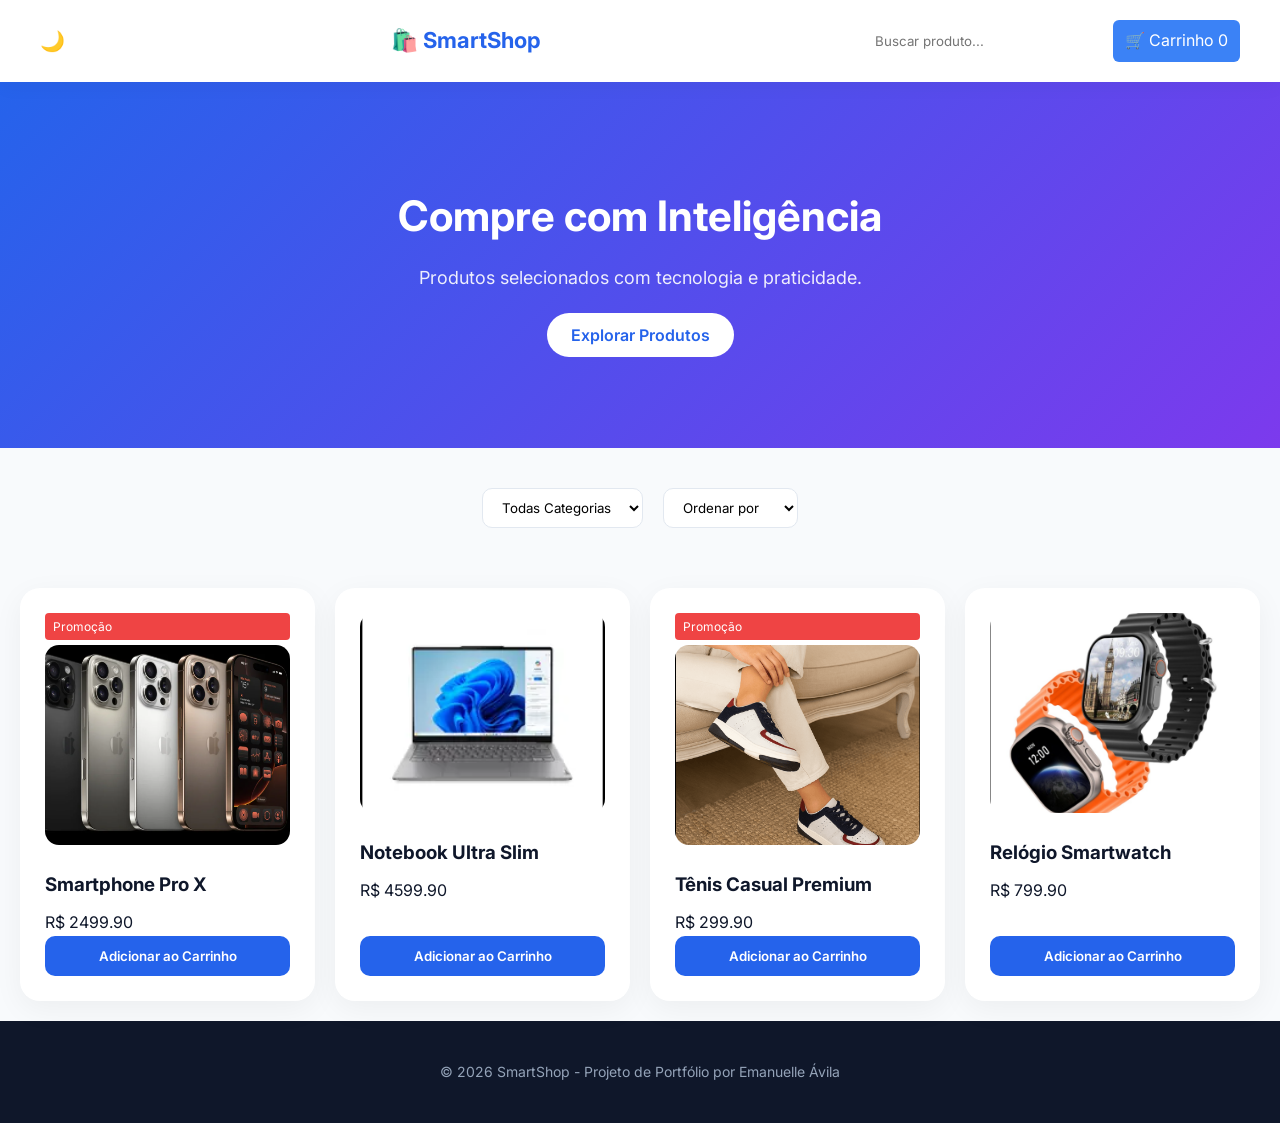
==== index.html @ a8b0eb36 "Fix estrutural: products.js + hero duplicada + admin metrics" ====
<!doctype html>
<html lang="pt-BR">
  <head>
    <meta charset="UTF-8" />
    <meta name="viewport" content="width=device-width, initial-scale=1.0" />
    <title>SmartShop | Sua Loja Inteligente</title>
    <link rel="stylesheet" href="style.css" />
    <script defer src="products.js"></script>
    <script defer src="cart.js"></script>

    <link rel="icon" href="images/favicon.png" />
    <link
      href="https://fonts.googleapis.com/css2?family=Inter:wght@400;600;700&display=swap"
      rel="stylesheet"
    />
  </head>

  <body>
    <!-- HEADER -->
    <header class="header">
      <button id="themeToggle" class="theme-btn">🌙</button>
      <h1>🛍️ SmartShop</h1>

      <div class="search-cart">
        <input type="text" id="searchInput" placeholder="Buscar produto..." />
        <a href="cart.html" class="cart-btn">
          🛒 Carrinho <span id="cartCount">0</span>
        </a>
      </div>

      <div class="menu-toggle" id="menuToggle">☰</div>
    </header>

    <section class="hero">
      <div class="hero-content">
        <h2>Compre com Inteligência</h2>
        <p>Produtos selecionados com tecnologia e praticidade.</p>
        <a href="#productsContainer" class="hero-btn">Explorar Produtos</a>
      </div>
    </section>

    <!-- FILTROS -->
    <section class="filters">
      <select id="categoryFilter">
        <option value="all">Todas Categorias</option>
        <option value="eletronicos">Eletrônicos</option>
        <option value="moda">Moda</option>
        <option value="acessorios">Acessórios</option>
      </select>

      <select id="sortFilter">
        <option value="default">Ordenar por</option>
        <option value="price-asc">Menor Preço</option>
        <option value="price-desc">Maior Preço</option>
      </select>
    </section>

    <!-- PRODUTOS -->
    <main class="products-container" id="productsContainer">
      <!-- Produtos serão inseridos via JavaScript -->
    </main>

    <!-- FOOTER -->
    <footer class="footer">
      <p>© 2026 SmartShop - Projeto de Portfólio por Emanuelle Ávila</p>
    </footer>
  </body>
</html>
---- style.css ----
* {
  margin: 0;
  padding: 0;
  box-sizing: border-box;
  font-family: "Inter", sans-serif;
}

body {
  background-color: #f8fafc;
  color: #0f172a;
  line-height: 1.6;
}

/* HEADER */

.header {
  background: white;
  color: #0f172a;
  padding: 20px 40px;
  display: flex;
  justify-content: space-between;
  align-items: center;
  box-shadow: 0 4px 20px rgba(0, 0, 0, 0.04);
  position: sticky;
  top: 0;
  z-index: 100;
}

.header h1 {
  font-size: 22px;
  font-weight: 700;
  color: #2563eb;
}

.search-cart {
  display: flex;
  gap: 15px;
}

.search-cart input {
  padding: 8px;
  border-radius: 6px;
  border: none;
}

.cart-btn {
  background: #3b82f6;
  color: white;
  padding: 8px 12px;
  border-radius: 6px;
  text-decoration: none;
}

/* FILTROS */
.filters {
  padding: 40px 20px;
  display: flex;
  gap: 20px;
  justify-content: center;
}

.filters select {
  padding: 10px 15px;
  border-radius: 10px;
  border: 1px solid #e2e8f0;
  background: white;
}

/* PRODUTOS */
.products-container {
  display: grid;
  grid-template-columns: repeat(auto-fit, minmax(250px, 1fr));
  gap: 20px;
  padding: 20px;
}

.product-card {
  background: white;
  padding: 25px;
  border-radius: 20px;
  box-shadow: 0 8px 30px rgba(0, 0, 0, 0.05);
  text-align: left;
  transition: all 0.3s ease;
  display: flex;
  flex-direction: column;
}

.product-card:hover {
  transform: translateY(-10px);
  box-shadow: 0 15px 40px rgba(0, 0, 0, 0.08);
}

.product-card img {
  width: 100%;
  height: 200px;
  object-fit: cover;
  border-radius: 14px;
  margin-bottom: 15px;
}

.product-card h3 {
  margin: 10px 0;
}

.product-card button {
  margin-top: auto;
  background: #2563eb;
  color: white;
  border: none;
  padding: 12px;
  border-radius: 10px;
  font-weight: 600;
  cursor: pointer;
  transition: all 0.3s ease;
}

.product-card button:hover {
  background: #1d4ed8;
  transform: scale(1.03);
}

.footer {
  background: #0f172a;
  color: #94a3b8;
  padding: 40px;
  text-align: center;
  font-size: 14px;
}

.badge {
  background: #ef4444;
  color: white;
  padding: 4px 8px;
  border-radius: 4px;
  font-size: 12px;
  display: inline-block;
  margin-bottom: 5px;
}

.cart-container {
  padding: 40px;
  max-width: 900px;
  margin: auto;
}

.cart-item {
  display: flex;
  justify-content: space-between;
  align-items: center;
  background: white;
  padding: 15px;
  margin-bottom: 15px;
  border-radius: 8px;
}

.cart-item img {
  width: 80px;
  border-radius: 6px;
}

.cart-summary {
  margin-top: 30px;
  background: white;
  padding: 20px;
  border-radius: 8px;
}

.checkout-btn {
  margin-top: 15px;
  width: 100%;
  padding: 10px;
  background: #10b981;
  color: white;
  border: none;
  border-radius: 6px;
  cursor: pointer;
}

.admin-container {
  padding: 40px;
  max-width: 1100px;
  margin: auto;
}

.kpi-cards {
  display: flex;
  gap: 20px;
  margin-bottom: 40px;
}

.kpi {
  flex: 1;
  background: white;
  padding: 20px;
  border-radius: 10px;
  text-align: center;
  box-shadow: 0 4px 10px rgba(0, 0, 0, 0.05);
}

.kpi h3 {
  margin-bottom: 10px;
}

.chart-container {
  background: white;
  padding: 20px;
  border-radius: 10px;
}

button {
  transition: all 0.3s ease;
}

button:hover {
  transform: translateY(-2px);
  opacity: 0.9;
}

.hero {
  background: linear-gradient(135deg, #2563eb, #7c3aed);
  padding: 100px 20px;
  text-align: center;
  color: white;
}

.hero h2 {
  font-size: 42px;
  margin-bottom: 15px;
}

.hero p {
  font-size: 18px;
  margin-bottom: 30px;
  opacity: 0.9;
}

.hero-btn {
  background: white;
  color: #2563eb;
  padding: 12px 24px;
  border-radius: 30px;
  text-decoration: none;
  font-weight: 600;
  transition: 0.3s;
}

.hero-btn:hover {
  transform: translateY(-3px);
}

@media (max-width: 768px) {
  .hero h2 {
    font-size: 28px;
  }

  .header {
    flex-direction: column;
    gap: 15px;
  }

  .products-container {
    grid-template-columns: 1fr;
  }
}

.fade-in {
  opacity: 0;
  transform: translateY(20px);
  animation: fadeUp 0.6s ease forwards;
}

@keyframes fadeUp {
  to {
    opacity: 1;
    transform: translateY(0);
  }
}

.theme-btn {
  background: none;
  border: none;
  font-size: 20px;
  cursor: pointer;
}

.dark {
  background: #0f172a;
  color: white;
}

.dark .header {
  background: #111827;
  color: white;
}

.dark .product-card {
  background: #1e293b;
  color: white;
}

.menu-toggle {
  display: none;
  font-size: 24px;
  cursor: pointer;
}

@media (max-width: 768px) {
  .menu-toggle {
    display: block;
  }

  .search-cart {
    display: none;
    flex-direction: column;
  }

  .search-cart.active {
    display: flex;
  }
}
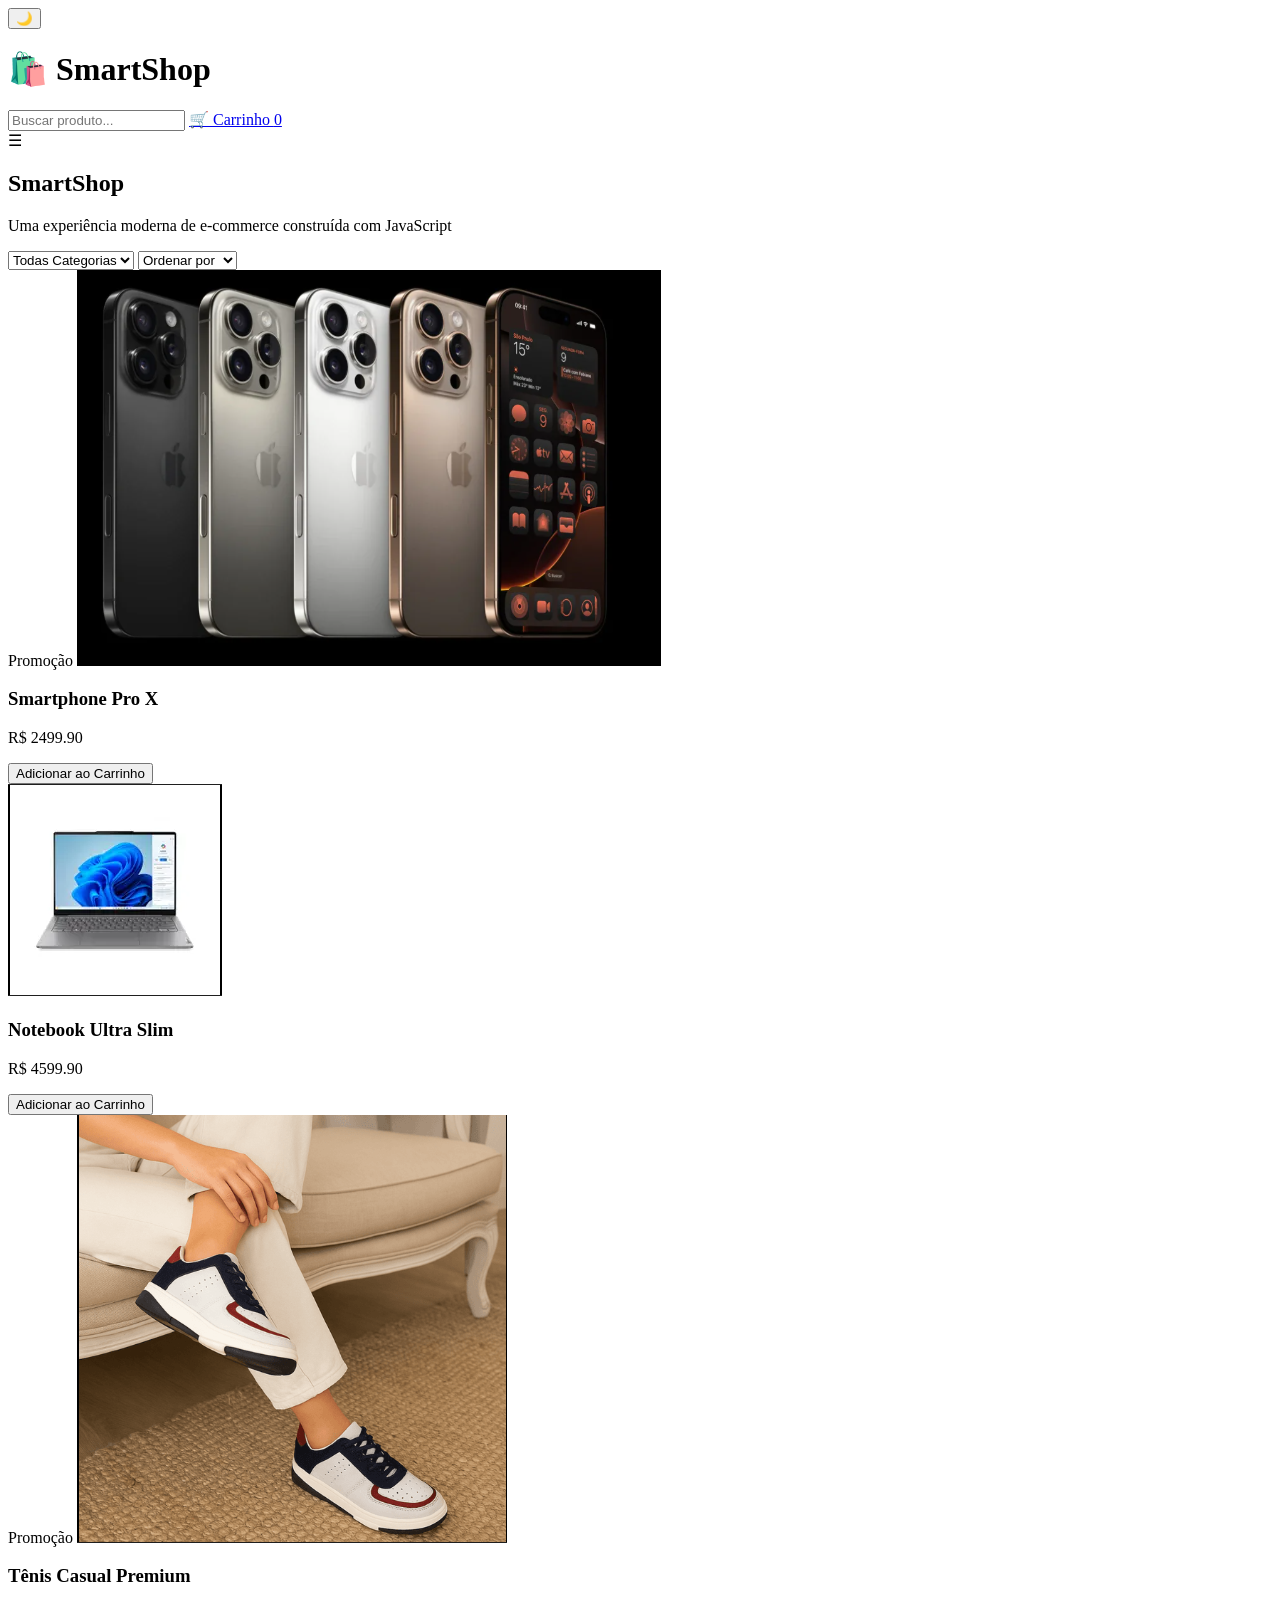
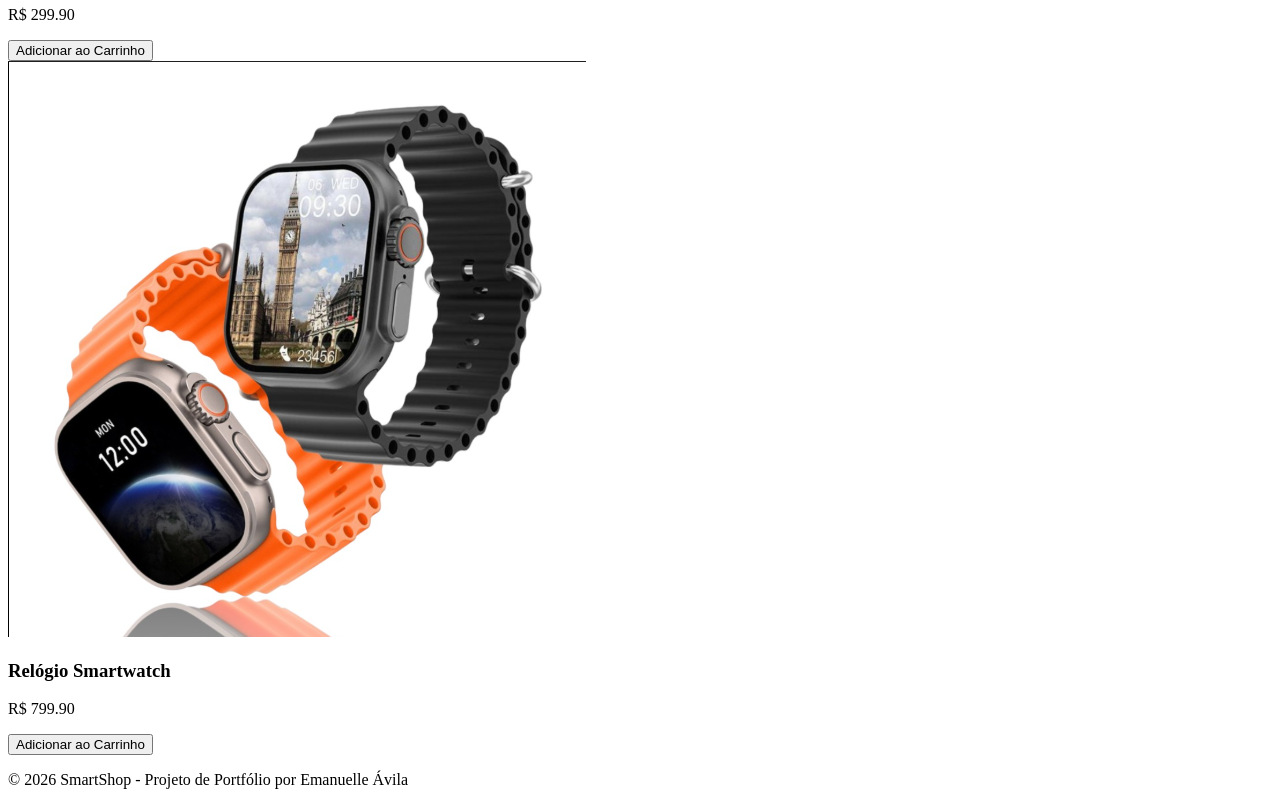
==== commit f8ca1616: "Upgrade SmartShop 2.0 - layout premium e melhorias visuais" ====
--- a/index.html
+++ b/index.html
@@ -32,11 +32,9 @@
     </header>
 
     <section class="hero">
-      <div class="hero-content">
-        <h2>Compre com Inteligência</h2>
-        <p>Produtos selecionados com tecnologia e praticidade.</p>
-        <a href="#productsContainer" class="hero-btn">Explorar Produtos</a>
-      </div>
+      <h2>SmartShop</h2>
+
+      <p>Uma experiência moderna de e-commerce construída com JavaScript</p>
     </section>
 
     <!-- FILTROS -->
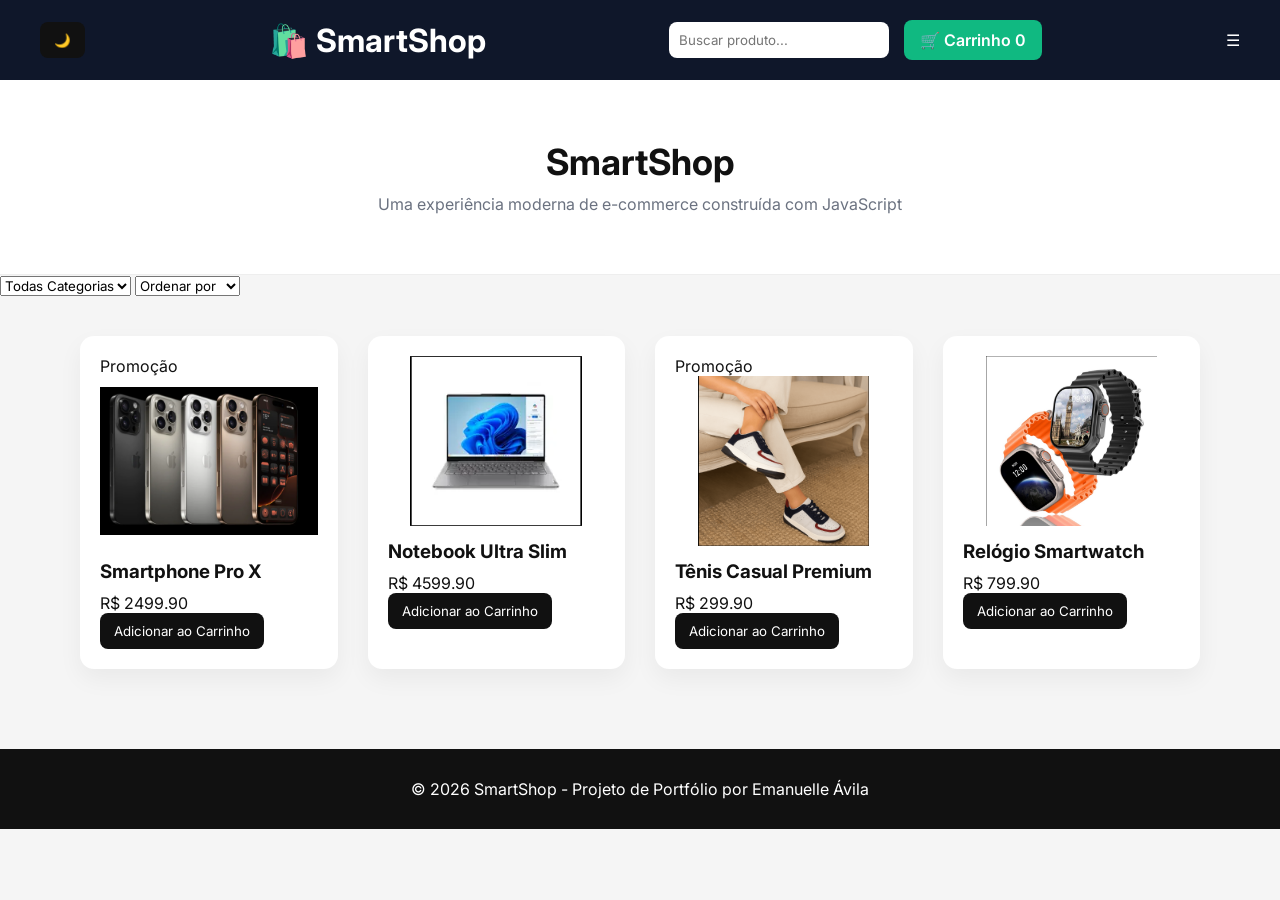
==== commit a144bc26: "Fix caminhos CSS e JS" ====
--- a/index.html
+++ b/index.html
@@ -4,9 +4,9 @@
     <meta charset="UTF-8" />
     <meta name="viewport" content="width=device-width, initial-scale=1.0" />
     <title>SmartShop | Sua Loja Inteligente</title>
-    <link rel="stylesheet" href="style.css" />
-    <script defer src="products.js"></script>
-    <script defer src="cart.js"></script>
+    <link rel="stylesheet" href="css/style.css" />
+    <script defer src="js/products.js"></script>
+    <script defer src="js/cart.js"></script>
 
     <link rel="icon" href="images/favicon.png" />
     <link
--- a/css/style.css
+++ b/css/style.css
@@ -0,0 +1,242 @@
+* {
+  margin: 0;
+  padding: 0;
+  box-sizing: border-box;
+  font-family: "Inter", sans-serif;
+}
+
+body {
+  background: #f5f5f5;
+  color: #111;
+}
+
+/* HEADER */
+
+.header {
+  display: flex;
+  justify-content: space-between;
+  align-items: center;
+
+  padding: 20px 40px;
+
+  background: #0f172a;
+  color: white;
+}
+
+.logo {
+  font-size: 22px;
+  font-weight: 700;
+}
+
+.search-cart {
+  display: flex;
+  gap: 15px;
+  align-items: center;
+}
+
+.search-cart input {
+  padding: 10px;
+  border-radius: 8px;
+  border: none;
+  width: 220px;
+}
+
+.cart-btn {
+  background: #10b981;
+  color: white;
+  padding: 10px 16px;
+  border-radius: 8px;
+  text-decoration: none;
+  font-weight: 600;
+  transition: 0.2s;
+}
+
+.cart-btn:hover {
+  opacity: 0.9;
+}
+
+/* HERO */
+
+.hero {
+  padding: 60px 40px;
+  text-align: center;
+  background: white;
+  border-bottom: 1px solid #eee;
+}
+
+.hero h2 {
+  font-size: 36px;
+  margin-bottom: 10px;
+}
+
+.hero p {
+  color: #6b7280;
+}
+
+/* PRODUTOS */
+
+.products-container {
+  display: grid;
+  grid-template-columns: repeat(auto-fit, minmax(240px, 1fr));
+  gap: 30px;
+
+  padding: 40px;
+  max-width: 1200px;
+  margin: auto;
+}
+
+.product-card {
+  background: white;
+
+  padding: 20px;
+  border-radius: 14px;
+
+  box-shadow: 0 10px 25px rgba(0, 0, 0, 0.05);
+
+  transition: 0.25s;
+}
+
+.product-card:hover {
+  transform: translateY(-6px);
+  box-shadow: 0 20px 35px rgba(0, 0, 0, 0.1);
+}
+
+.product-card img {
+  width: 100%;
+  height: 170px;
+  object-fit: contain;
+}
+
+.product-card h3 {
+  margin: 10px 0;
+}
+
+.price {
+  font-weight: 700;
+  margin-bottom: 10px;
+}
+
+button {
+  background: #111;
+  color: white;
+  border: none;
+  padding: 10px 14px;
+  border-radius: 8px;
+  cursor: pointer;
+}
+
+button:hover {
+  opacity: 0.85;
+}
+
+/* CART */
+
+.cart-container {
+  max-width: 900px;
+  margin: auto;
+  padding: 40px;
+}
+
+.cart-item {
+  display: flex;
+  justify-content: space-between;
+  align-items: center;
+
+  background: white;
+  padding: 15px;
+  border-radius: 10px;
+  margin-bottom: 15px;
+
+  box-shadow: 0 5px 15px rgba(0, 0, 0, 0.05);
+}
+
+.cart-item img {
+  width: 80px;
+}
+
+/* CHECKOUT */
+
+.checkout-container {
+  max-width: 600px;
+  margin: auto;
+
+  padding: 40px;
+  background: white;
+
+  border-radius: 14px;
+
+  box-shadow: 0 10px 25px rgba(0, 0, 0, 0.05);
+}
+
+.checkout-container input {
+  width: 100%;
+  padding: 12px;
+  margin-bottom: 15px;
+
+  border-radius: 8px;
+  border: 1px solid #ddd;
+}
+
+/* ADMIN */
+
+.admin-container {
+  padding: 40px;
+  max-width: 1100px;
+  margin: auto;
+}
+
+.kpi-cards {
+  display: grid;
+  grid-template-columns: repeat(auto-fit, minmax(200px, 1fr));
+  gap: 20px;
+  margin-bottom: 40px;
+}
+
+.kpi {
+  background: white;
+  padding: 20px;
+
+  border-radius: 12px;
+
+  box-shadow: 0 6px 20px rgba(0, 0, 0, 0.05);
+}
+
+.kpi h3 {
+  font-size: 14px;
+  color: #6b7280;
+}
+
+.kpi p {
+  font-size: 22px;
+  font-weight: 700;
+}
+
+.chart-container {
+  background: white;
+  padding: 20px;
+  border-radius: 12px;
+}
+
+/* FOOTER */
+
+.footer {
+  text-align: center;
+  padding: 30px;
+  margin-top: 40px;
+
+  background: #111;
+  color: white;
+}
+
+/* RESPONSIVO */
+
+@media (max-width: 768px) {
+  .header {
+    flex-direction: column;
+    gap: 10px;
+  }
+
+  .products-container {
+    padding: 20px;
+  }
+}
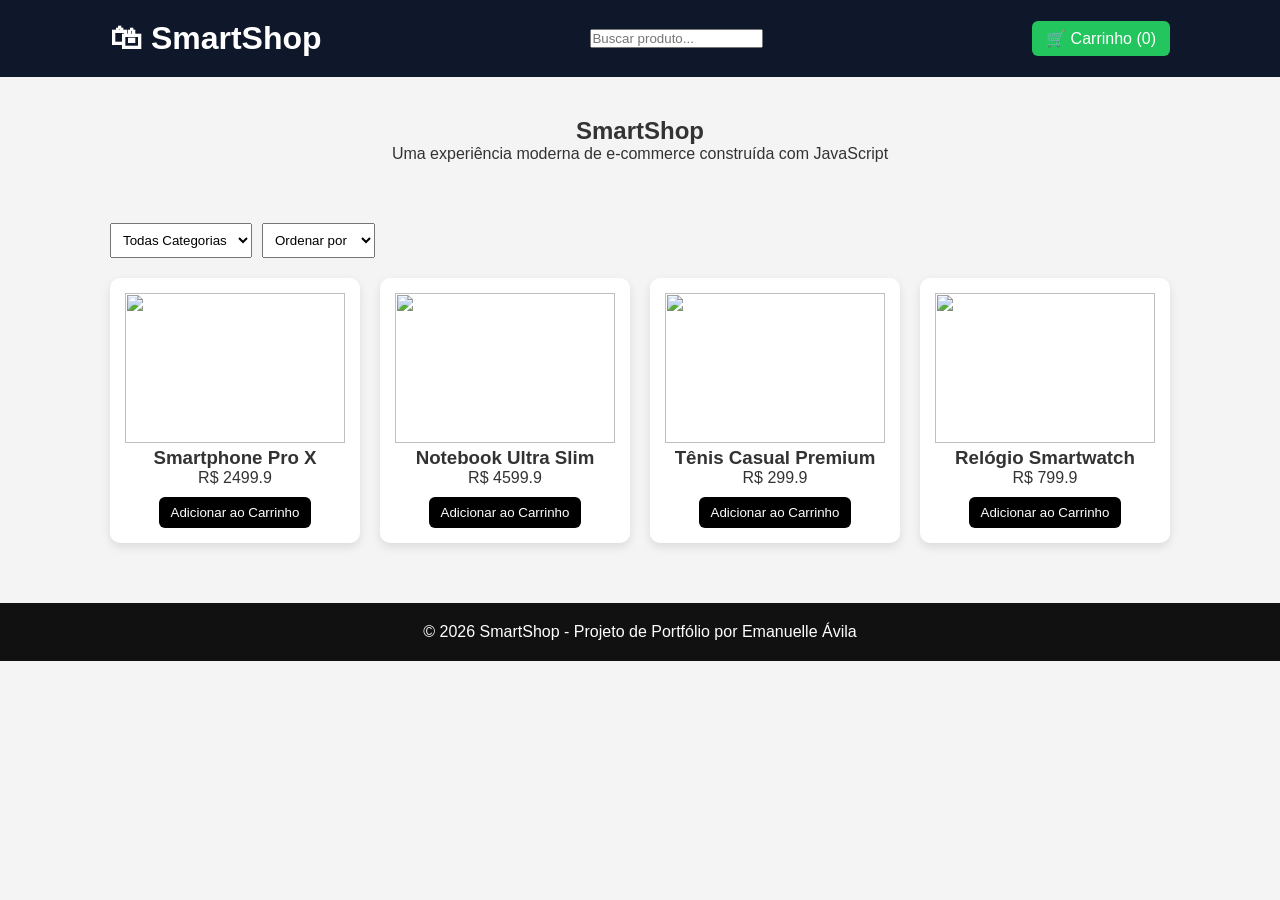
==== commit f362b8a3: "versão final smartshop portfolio" ====
--- a/index.html
+++ b/index.html
@@ -1,66 +1,53 @@
 <!doctype html>
-<html lang="pt-BR">
+<html lang="pt-br">
   <head>
     <meta charset="UTF-8" />
     <meta name="viewport" content="width=device-width, initial-scale=1.0" />
-    <title>SmartShop | Sua Loja Inteligente</title>
-    <link rel="stylesheet" href="css/style.css" />
-    <script defer src="js/products.js"></script>
-    <script defer src="js/cart.js"></script>
+    <title>SmartShop</title>
 
-    <link rel="icon" href="images/favicon.png" />
-    <link
-      href="https://fonts.googleapis.com/css2?family=Inter:wght@400;600;700&display=swap"
-      rel="stylesheet"
-    />
+    <link rel="stylesheet" href="css/styles.css" />
   </head>
 
   <body>
-    <!-- HEADER -->
-    <header class="header">
-      <button id="themeToggle" class="theme-btn">🌙</button>
-      <h1>🛍️ SmartShop</h1>
+    <header>
+      <div class="container header-content">
+        <h1>🛍 SmartShop</h1>
 
-      <div class="search-cart">
-        <input type="text" id="searchInput" placeholder="Buscar produto..." />
-        <a href="cart.html" class="cart-btn">
-          🛒 Carrinho <span id="cartCount">0</span>
+        <input type="text" id="search" placeholder="Buscar produto..." />
+
+        <a href="pages/cart.html" class="cart-btn">
+          🛒 Carrinho (<span id="cart-count">0</span>)
         </a>
       </div>
-
-      <div class="menu-toggle" id="menuToggle">☰</div>
     </header>
 
-    <section class="hero">
+    <section class="hero container">
       <h2>SmartShop</h2>
-
       <p>Uma experiência moderna de e-commerce construída com JavaScript</p>
     </section>
 
-    <!-- FILTROS -->
-    <section class="filters">
-      <select id="categoryFilter">
-        <option value="all">Todas Categorias</option>
-        <option value="eletronicos">Eletrônicos</option>
-        <option value="moda">Moda</option>
-        <option value="acessorios">Acessórios</option>
-      </select>
+    <section class="container">
+      <div class="filters">
+        <select id="categoryFilter">
+          <option value="all">Todas Categorias</option>
+          <option value="tecnologia">Tecnologia</option>
+          <option value="moda">Moda</option>
+        </select>
 
-      <select id="sortFilter">
-        <option value="default">Ordenar por</option>
-        <option value="price-asc">Menor Preço</option>
-        <option value="price-desc">Maior Preço</option>
-      </select>
+        <select id="sortFilter">
+          <option value="default">Ordenar por</option>
+          <option value="priceAsc">Menor preço</option>
+          <option value="priceDesc">Maior preço</option>
+        </select>
+      </div>
+
+      <div id="products" class="products-grid"></div>
     </section>
 
-    <!-- PRODUTOS -->
-    <main class="products-container" id="productsContainer">
-      <!-- Produtos serão inseridos via JavaScript -->
-    </main>
-
-    <!-- FOOTER -->
-    <footer class="footer">
+    <footer>
       <p>© 2026 SmartShop - Projeto de Portfólio por Emanuelle Ávila</p>
     </footer>
+
+    <script src="js/main.js"></script>
   </body>
 </html>
--- a/css/styles.css
+++ b/css/styles.css
@@ -0,0 +1,103 @@
+* {
+  margin: 0;
+  padding: 0;
+  box-sizing: border-box;
+  font-family: Arial;
+}
+
+body {
+  background: #f4f4f4;
+  color: #333;
+}
+
+.container {
+  max-width: 1100px;
+  margin: auto;
+  padding: 20px;
+}
+
+header {
+  background: #0f172a;
+  color: white;
+}
+
+.header-content {
+  display: flex;
+  align-items: center;
+  justify-content: space-between;
+}
+
+.cart-btn {
+  background: #22c55e;
+  padding: 8px 14px;
+  border-radius: 6px;
+  text-decoration: none;
+  color: white;
+}
+
+.hero {
+  text-align: center;
+  padding: 40px 0;
+}
+
+.filters {
+  display: flex;
+  gap: 10px;
+  margin-bottom: 20px;
+}
+
+.filters select {
+  padding: 8px;
+}
+
+.products-grid {
+  display: grid;
+  grid-template-columns: repeat(auto-fit, minmax(220px, 1fr));
+  gap: 20px;
+}
+
+.product-card {
+  background: white;
+  padding: 15px;
+  border-radius: 10px;
+  box-shadow: 0 4px 10px rgba(0, 0, 0, 0.1);
+  text-align: center;
+}
+
+.product-card img {
+  width: 100%;
+  height: 150px;
+  object-fit: contain;
+}
+
+.product-card button {
+  margin-top: 10px;
+  padding: 8px 12px;
+  border: none;
+  background: black;
+  color: white;
+  border-radius: 6px;
+  cursor: pointer;
+}
+
+.cart-item {
+  display: flex;
+  align-items: center;
+  justify-content: space-between;
+  background: white;
+  padding: 15px;
+  margin: 10px 0;
+  border-radius: 8px;
+}
+
+.cart-item img {
+  width: 80px;
+}
+
+footer {
+  margin-top: 40px;
+  background: #111;
+  color: white;
+  text-align: center;
+  padding: 20px;
+}
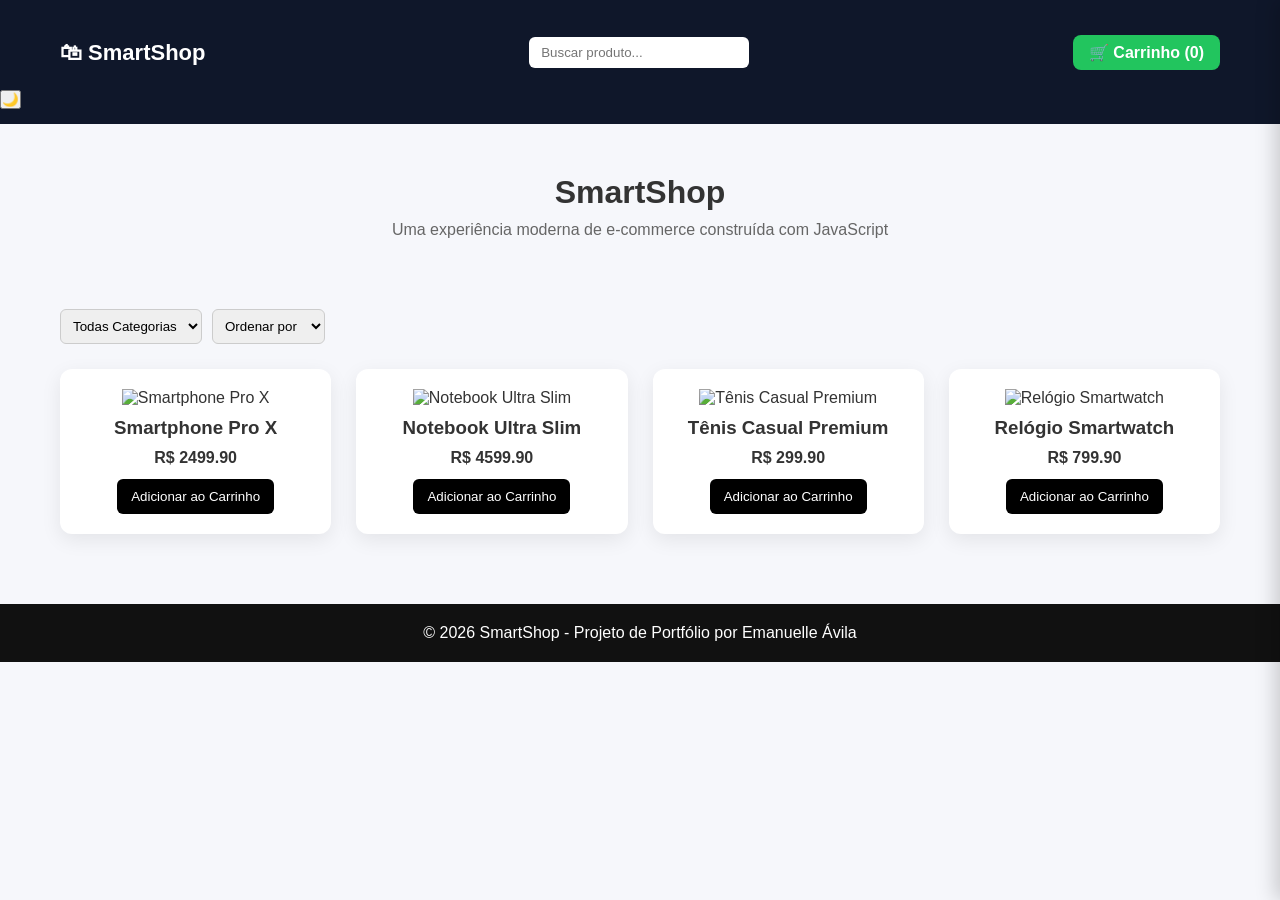
==== commit c4d4c2b6: "upgrade smartshop portfolio v2 com modal, dark mode, carrinho lateral e animações" ====
--- a/index.html
+++ b/index.html
@@ -3,6 +3,10 @@
   <head>
     <meta charset="UTF-8" />
     <meta name="viewport" content="width=device-width, initial-scale=1.0" />
+    <link
+      href="https://fonts.googleapis.com/css2?family=Inter:wght@400;600&display=swap"
+      rel="stylesheet"
+    />
     <title>SmartShop</title>
 
     <link rel="stylesheet" href="css/styles.css" />
@@ -19,6 +23,8 @@
           🛒 Carrinho (<span id="cart-count">0</span>)
         </a>
       </div>
+
+      <button id="darkToggle">🌙</button>
     </header>
 
     <section class="hero container">
@@ -49,5 +55,29 @@
     </footer>
 
     <script src="js/main.js"></script>
+
+    <div id="productModal" class="modal">
+      <div class="modal-content">
+        <span class="close">&times;</span>
+
+        <img id="modalImage" />
+
+        <h2 id="modalTitle"></h2>
+
+        <p id="modalPrice"></p>
+
+        <button id="modalAdd">Adicionar ao Carrinho</button>
+      </div>
+    </div>
+
+    <div id="sideCart" class="side-cart">
+      <h3>Seu Carrinho</h3>
+
+      <div id="sideCartItems"></div>
+
+      <button onclick="goToCart()">Finalizar Compra</button>
+
+      <div id="toast">Produto adicionado ao carrinho</div>
+    </div>
   </body>
 </html>
--- a/css/styles.css
+++ b/css/styles.css
@@ -2,23 +2,37 @@
   margin: 0;
   padding: 0;
   box-sizing: border-box;
-  font-family: Arial;
+  font-family: "Segoe UI", Arial, sans-serif;
 }
 
 body {
-  background: #f4f4f4;
+  background: #f6f7fb;
   color: #333;
-}
+  font-family: "Inter", sans-serif;
+}
+
+.hero h2 {
+  font-size: 36px;
+  font-weight: 600;
+}
+
+.product-card {
+  border-radius: 16px;
+}
+
+/* CONTAINER */
 
 .container {
-  max-width: 1100px;
+  max-width: 1200px;
   margin: auto;
   padding: 20px;
 }
+
+/* HEADER */
 
 header {
   background: #0f172a;
-  color: white;
+  padding: 15px 0;
 }
 
 .header-content {
@@ -27,77 +41,227 @@
   justify-content: space-between;
 }
 
+header h1 {
+  color: white;
+  font-size: 22px;
+}
+
+header input {
+  padding: 8px 12px;
+  border-radius: 6px;
+  border: none;
+  width: 220px;
+}
+
+/* BOTÃO CARRINHO */
+
 .cart-btn {
   background: #22c55e;
-  padding: 8px 14px;
-  border-radius: 6px;
+  padding: 8px 16px;
+  border-radius: 8px;
+  color: white;
   text-decoration: none;
-  color: white;
-}
+  font-weight: 600;
+}
+
+/* HERO */
 
 .hero {
   text-align: center;
-  padding: 40px 0;
-}
+  padding: 50px 0;
+}
+
+.hero h2 {
+  font-size: 32px;
+  margin-bottom: 10px;
+}
+
+.hero p {
+  color: #666;
+}
+
+/* FILTROS */
 
 .filters {
   display: flex;
   gap: 10px;
-  margin-bottom: 20px;
+  margin-bottom: 25px;
 }
 
 .filters select {
   padding: 8px;
-}
+  border-radius: 6px;
+  border: 1px solid #ccc;
+}
+
+/* GRID */
 
 .products-grid {
   display: grid;
-  grid-template-columns: repeat(auto-fit, minmax(220px, 1fr));
-  gap: 20px;
-}
+  grid-template-columns: repeat(auto-fit, minmax(240px, 1fr));
+  gap: 25px;
+}
+
+/* CARD */
 
 .product-card {
   background: white;
-  padding: 15px;
-  border-radius: 10px;
-  box-shadow: 0 4px 10px rgba(0, 0, 0, 0.1);
-  text-align: center;
+  border-radius: 12px;
+  padding: 20px;
+  box-shadow: 0 6px 20px rgba(0, 0, 0, 0.08);
+  text-align: center;
+  transition: 0.2s;
+}
+
+.product-card:hover {
+  transform: translateY(-5px);
 }
 
 .product-card img {
   width: 100%;
-  height: 150px;
+  height: 160px;
   object-fit: contain;
 }
 
+.product-card h3 {
+  margin: 10px 0;
+}
+
+.product-card p {
+  font-weight: 600;
+}
+
 .product-card button {
-  margin-top: 10px;
-  padding: 8px 12px;
+  margin-top: 12px;
+  padding: 10px 14px;
+  background: black;
+  color: white;
   border: none;
-  background: black;
-  color: white;
   border-radius: 6px;
   cursor: pointer;
 }
 
-.cart-item {
-  display: flex;
+/* FOOTER */
+
+footer {
+  margin-top: 50px;
+  background: #111;
+  color: white;
+  text-align: center;
+  padding: 20px;
+}
+
+.modal {
+  display: none;
+  position: fixed;
+  top: 0;
+  left: 0;
+  width: 100%;
+  height: 100%;
+  background: rgba(0, 0, 0, 0.5);
   align-items: center;
-  justify-content: space-between;
+  justify-content: center;
+}
+
+.modal-content {
   background: white;
-  padding: 15px;
-  margin: 10px 0;
+  padding: 30px;
+  border-radius: 12px;
+  width: 350px;
+  text-align: center;
+  animation: fadeIn 0.3s;
+}
+
+.modal-content img {
+  width: 200px;
+}
+
+.close {
+  position: absolute;
+  right: 20px;
+  top: 10px;
+  cursor: pointer;
+  font-size: 24px;
+}
+
+.product-card {
+  transition: all 0.25s ease;
+}
+
+.product-card:hover {
+  transform: translateY(-6px);
+  box-shadow: 0 10px 25px rgba(0, 0, 0, 0.15);
+}
+
+@keyframes fadeIn {
+  from {
+    opacity: 0;
+    transform: translateY(20px);
+  }
+
+  to {
+    opacity: 1;
+    transform: translateY(0);
+  }
+}
+
+.side-cart {
+  position: fixed;
+  right: -350px;
+  top: 0;
+  width: 350px;
+  height: 100%;
+  background: white;
+  box-shadow: -4px 0 20px rgba(0, 0, 0, 0.2);
+  padding: 20px;
+  transition: 0.3s;
+  z-index: 1000;
+}
+
+.side-cart.open {
+  right: 0;
+}
+
+#toast {
+  position: fixed;
+  bottom: 20px;
+  right: 20px;
+  background: #22c55e;
+  color: white;
+  padding: 12px 20px;
   border-radius: 8px;
-}
-
-.cart-item img {
-  width: 80px;
-}
-
-footer {
-  margin-top: 40px;
-  background: #111;
-  color: white;
-  text-align: center;
-  padding: 20px;
-}
+  opacity: 0;
+  transition: 0.3s;
+}
+
+#toast.show {
+  opacity: 1;
+}
+
+.dark {
+  background: #0f172a;
+  color: white;
+}
+
+.dark .product-card {
+  background: #1e293b;
+  color: white;
+}
+
+.skeleton {
+  background: linear-gradient(90deg, #eee 25%, #ddd 50%, #eee 75%);
+  background-size: 200% 100%;
+  animation: skeleton 1.5s infinite;
+  height: 220px;
+  border-radius: 10px;
+}
+
+@keyframes skeleton {
+  0% {
+    background-position: 200% 0;
+  }
+
+  100% {
+    background-position: -200% 0;
+  }
+}
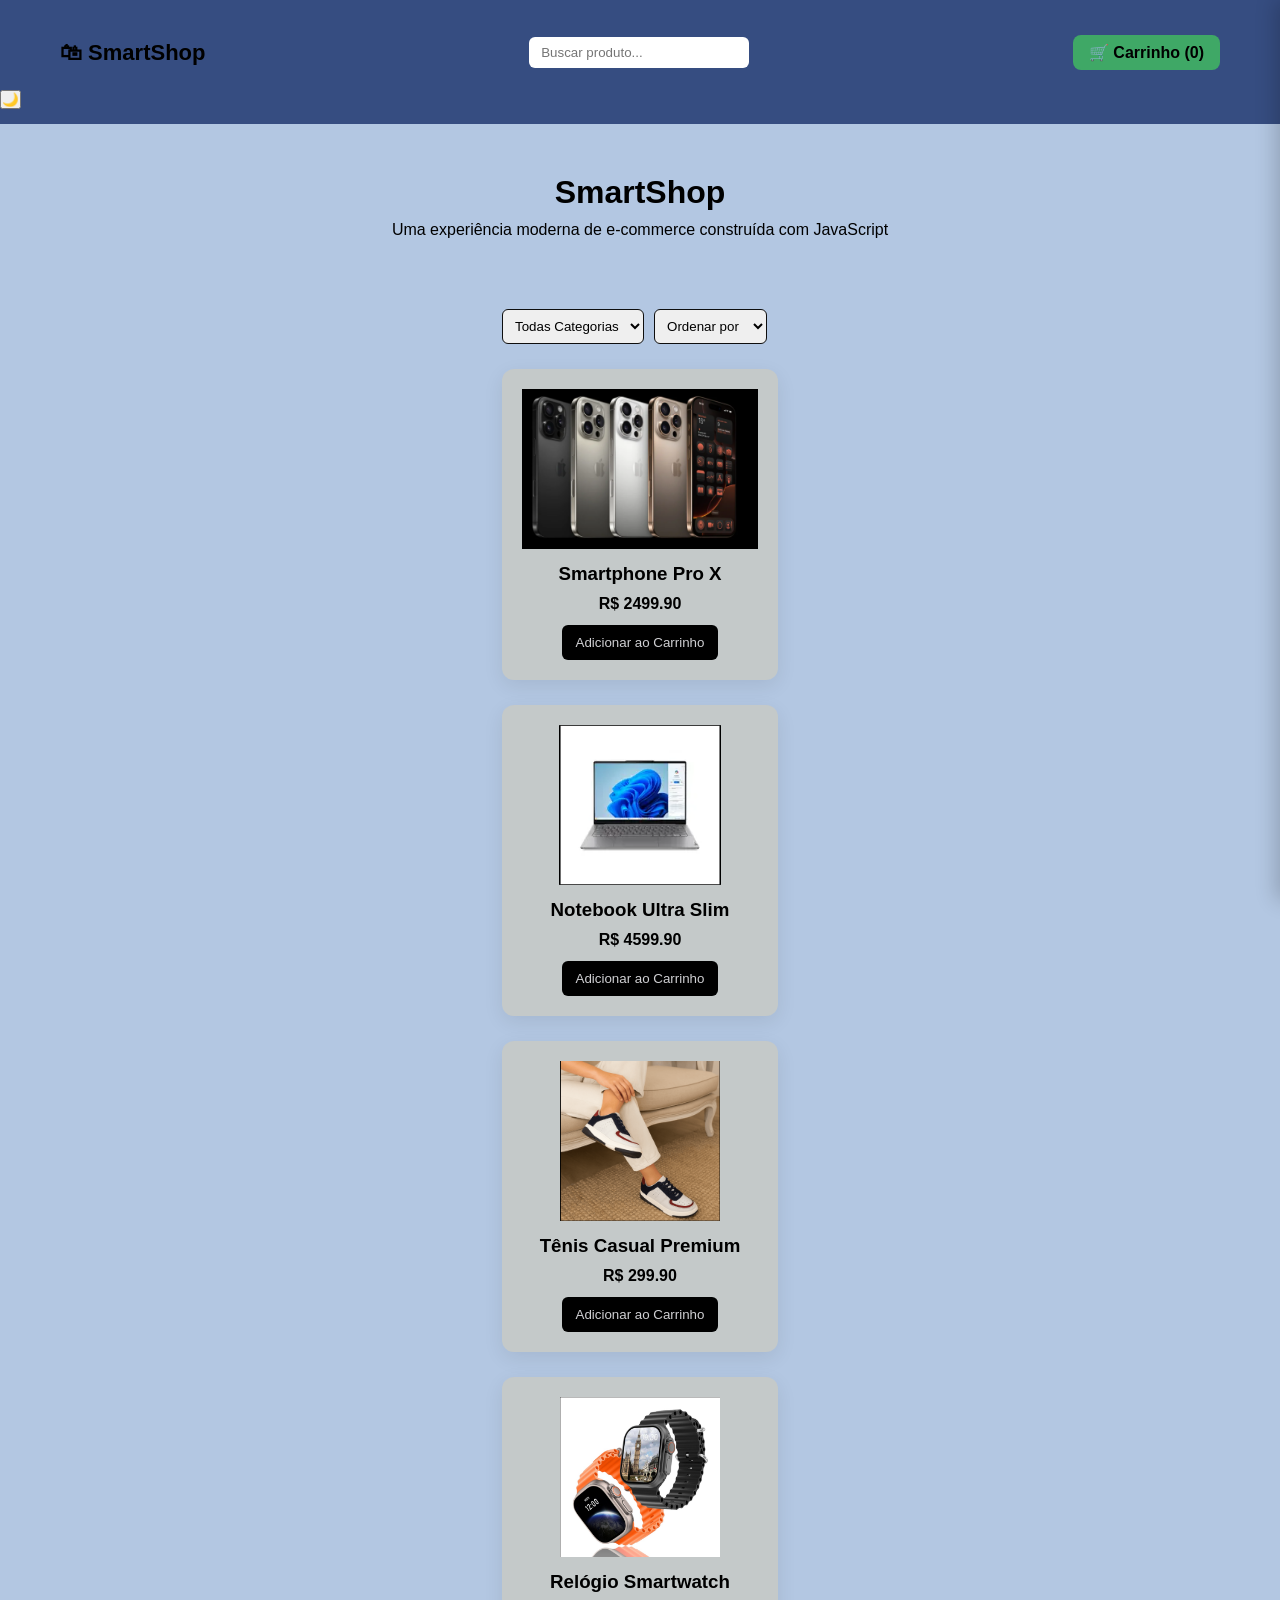
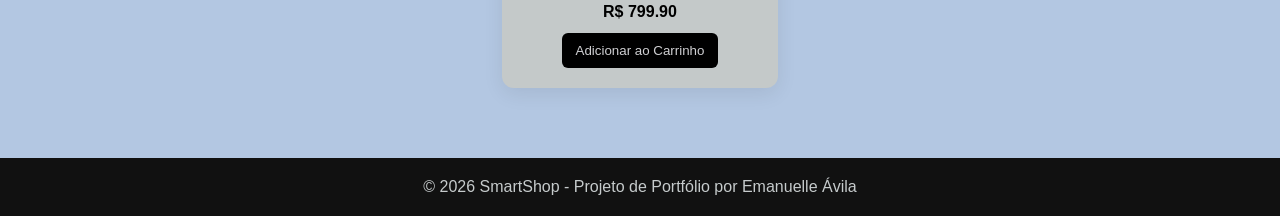
==== commit a8ad21a9: "fix products loading" ====
--- a/index.html
+++ b/index.html
@@ -27,6 +27,8 @@
       <button id="darkToggle">🌙</button>
     </header>
 
+    <main></main>
+
     <section class="hero container">
       <h2>SmartShop</h2>
       <p>Uma experiência moderna de e-commerce construída com JavaScript</p>
@@ -49,6 +51,8 @@
 
       <div id="products" class="products-grid"></div>
     </section>
+
+  </main>
 
     <footer>
       <p>© 2026 SmartShop - Projeto de Portfólio por Emanuelle Ávila</p>
--- a/css/styles.css
+++ b/css/styles.css
@@ -5,10 +5,23 @@
   font-family: "Segoe UI", Arial, sans-serif;
 }
 
+html,
 body {
-  background: #f6f7fb;
-  color: #333;
+  height: 100%;
+  margin: 0;
+}
+
+body {
+  background: rgb(179, 199, 226);
+  color: #000000;
   font-family: "Inter", sans-serif;
+  display: flex;
+  flex-direction: column;
+  min-height: 100vh;
+}
+
+main {
+flex: 1;
 }
 
 .hero h2 {
@@ -18,6 +31,7 @@
 
 .product-card {
   border-radius: 16px;
+  transition: all 0.25s ease;
 }
 
 /* CONTAINER */
@@ -31,7 +45,7 @@
 /* HEADER */
 
 header {
-  background: #0f172a;
+  background: #364d81;
   padding: 15px 0;
 }
 
@@ -42,7 +56,7 @@
 }
 
 header h1 {
-  color: white;
+  color: rgb(0, 0, 0);
   font-size: 22px;
 }
 
@@ -56,10 +70,10 @@
 /* BOTÃO CARRINHO */
 
 .cart-btn {
-  background: #22c55e;
+  background: #3fa866;
   padding: 8px 16px;
   border-radius: 8px;
-  color: white;
+  color: lch(0% 0 0);
   text-decoration: none;
   font-weight: 600;
 }
@@ -77,7 +91,7 @@
 }
 
 .hero p {
-  color: #666;
+  color: #000000;
 }
 
 /* FILTROS */
@@ -91,7 +105,7 @@
 .filters select {
   padding: 8px;
   border-radius: 6px;
-  border: 1px solid #ccc;
+  border: 1px solid #0e0e0e;
 }
 
 /* GRID */
@@ -105,16 +119,17 @@
 /* CARD */
 
 .product-card {
-  background: white;
+  background: rgb(196, 201, 201);
   border-radius: 12px;
   padding: 20px;
   box-shadow: 0 6px 20px rgba(0, 0, 0, 0.08);
   text-align: center;
-  transition: 0.2s;
+  transition: all 0.25s ease;
 }
 
 .product-card:hover {
-  transform: translateY(-5px);
+  transform: translateY(-6px);
+  box-shadow: 0 10px 30px rgba(0, 0, 0, 0.15);
 }
 
 .product-card img {
@@ -135,7 +150,7 @@
   margin-top: 12px;
   padding: 10px 14px;
   background: black;
-  color: white;
+  color: rgb(208, 208, 211);
   border: none;
   border-radius: 6px;
   cursor: pointer;
@@ -146,7 +161,7 @@
 footer {
   margin-top: 50px;
   background: #111;
-  color: white;
+  color: rgb(198, 203, 204);
   text-align: center;
   padding: 20px;
 }
@@ -164,7 +179,7 @@
 }
 
 .modal-content {
-  background: white;
+  background: rgb(176, 179, 190);
   padding: 30px;
   border-radius: 12px;
   width: 350px;
@@ -211,7 +226,7 @@
   top: 0;
   width: 350px;
   height: 100%;
-  background: white;
+  background: rgb(213, 213, 214);
   box-shadow: -4px 0 20px rgba(0, 0, 0, 0.2);
   padding: 20px;
   transition: 0.3s;
@@ -226,8 +241,8 @@
   position: fixed;
   bottom: 20px;
   right: 20px;
-  background: #22c55e;
-  color: white;
+  background: #46b66f;
+  color: rgb(0, 0, 0);
   padding: 12px 20px;
   border-radius: 8px;
   opacity: 0;
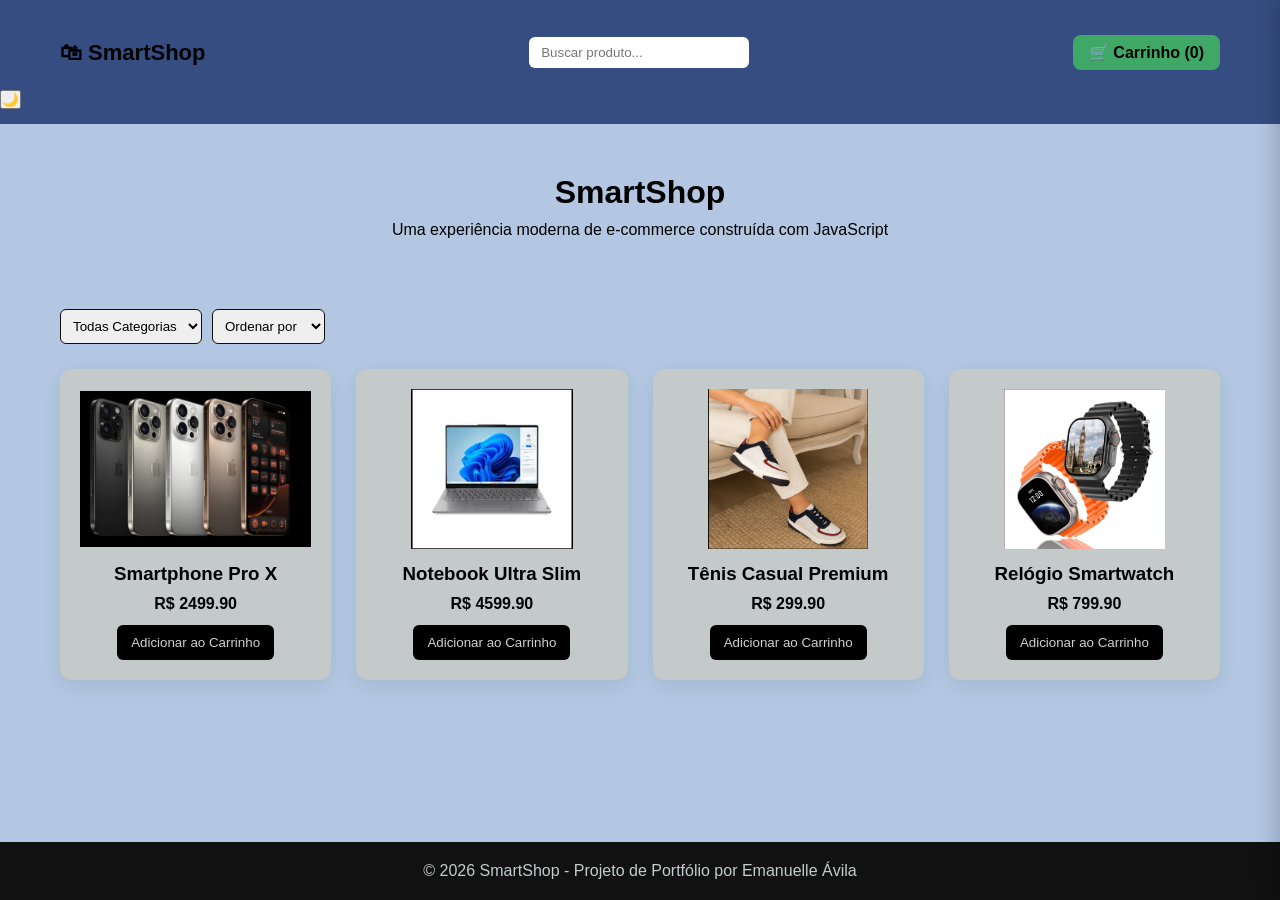
==== commit 2d11595f: "fix products loading" ====
--- a/index.html
+++ b/index.html
@@ -27,32 +27,30 @@
       <button id="darkToggle">🌙</button>
     </header>
 
-    <main></main>
+    <main>
+      <section class="hero container">
+        <h2>SmartShop</h2>
+        <p>Uma experiência moderna de e-commerce construída com JavaScript</p>
+      </section>
 
-    <section class="hero container">
-      <h2>SmartShop</h2>
-      <p>Uma experiência moderna de e-commerce construída com JavaScript</p>
-    </section>
+      <section class="container">
+        <div class="filters">
+          <select id="categoryFilter">
+            <option value="all">Todas Categorias</option>
+            <option value="tecnologia">Tecnologia</option>
+            <option value="moda">Moda</option>
+          </select>
 
-    <section class="container">
-      <div class="filters">
-        <select id="categoryFilter">
-          <option value="all">Todas Categorias</option>
-          <option value="tecnologia">Tecnologia</option>
-          <option value="moda">Moda</option>
-        </select>
+          <select id="sortFilter">
+            <option value="default">Ordenar por</option>
+            <option value="priceAsc">Menor preço</option>
+            <option value="priceDesc">Maior preço</option>
+          </select>
+        </div>
 
-        <select id="sortFilter">
-          <option value="default">Ordenar por</option>
-          <option value="priceAsc">Menor preço</option>
-          <option value="priceDesc">Maior preço</option>
-        </select>
-      </div>
-
-      <div id="products" class="products-grid"></div>
-    </section>
-
-  </main>
+        <div id="products" class="products-grid"></div>
+      </section>
+    </main>
 
     <footer>
       <p>© 2026 SmartShop - Projeto de Portfólio por Emanuelle Ávila</p>
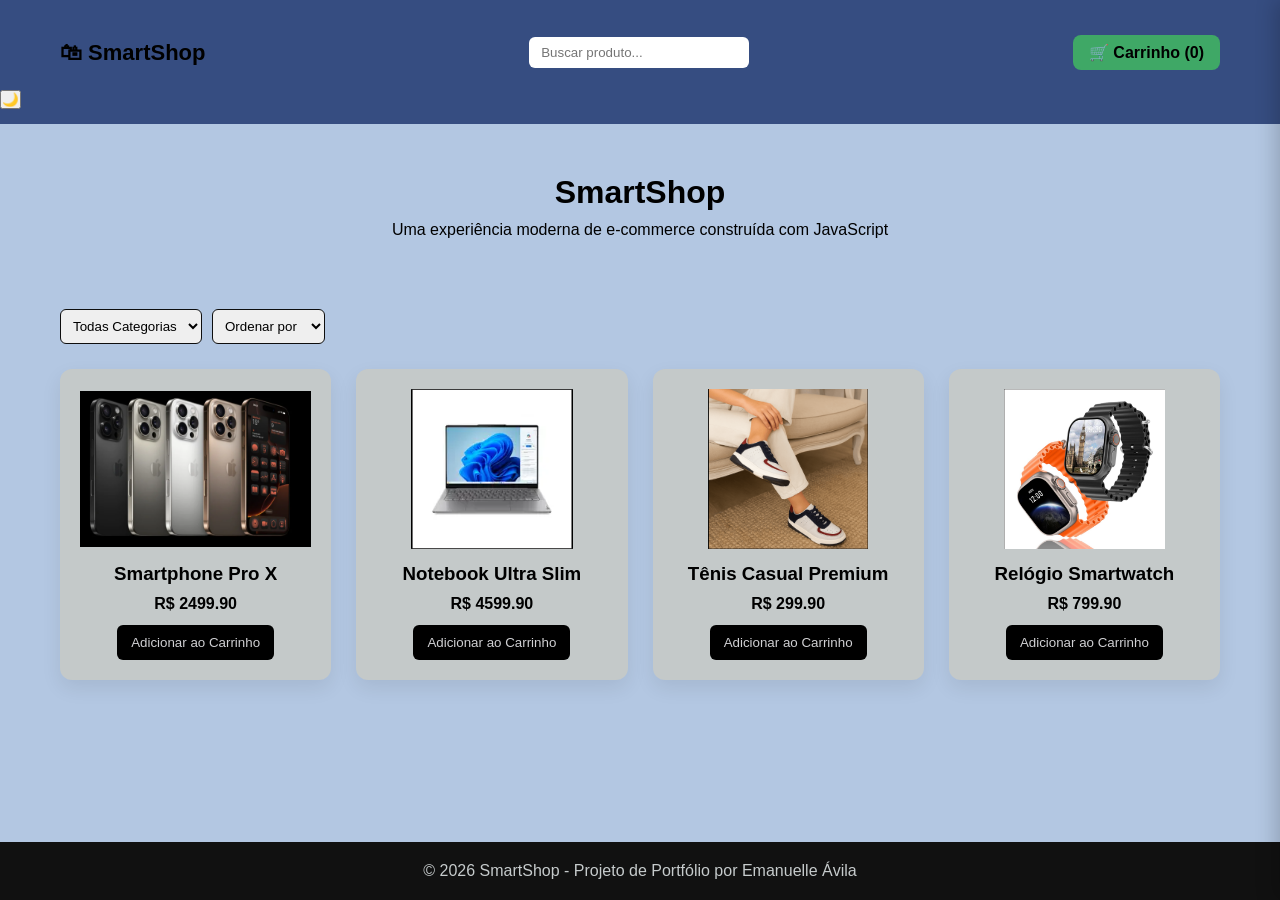
==== commit f8084230: "fix dark mode toggle" ====
--- a/index.html
+++ b/index.html
@@ -56,8 +56,6 @@
       <p>© 2026 SmartShop - Projeto de Portfólio por Emanuelle Ávila</p>
     </footer>
 
-    <script src="js/main.js"></script>
-
     <div id="productModal" class="modal">
       <div class="modal-content">
         <span class="close">&times;</span>
@@ -81,5 +79,7 @@
 
       <div id="toast">Produto adicionado ao carrinho</div>
     </div>
+
+    <script src="js/main.js"></script>
   </body>
 </html>
--- a/css/styles.css
+++ b/css/styles.css
@@ -21,7 +21,7 @@
 }
 
 main {
-flex: 1;
+  flex: 1;
 }
 
 .hero h2 {
@@ -112,24 +112,25 @@
 
 .products-grid {
   display: grid;
-  grid-template-columns: repeat(auto-fit, minmax(240px, 1fr));
+  grid-template-columns: repeat(auto-fit, minmax(250px, 1fr));
   gap: 25px;
+  margin-top: 20px;
 }
 
 /* CARD */
 
 .product-card {
   background: rgb(196, 201, 201);
+  padding: 20px;
   border-radius: 12px;
-  padding: 20px;
-  box-shadow: 0 6px 20px rgba(0, 0, 0, 0.08);
-  text-align: center;
-  transition: all 0.25s ease;
+  box-shadow: 0 8px 20px rgba(0, 0, 0, 0.08);
+  text-align: center;
+  transition: 0.25s;
 }
 
 .product-card:hover {
   transform: translateY(-6px);
-  box-shadow: 0 10px 30px rgba(0, 0, 0, 0.15);
+  box-shadow: 0 12px 30px rgba(0, 0, 0, 0.15);
 }
 
 .product-card img {
@@ -258,9 +259,17 @@
   color: white;
 }
 
+.dark header {
+  background: #020617;
+}
+
 .dark .product-card {
   background: #1e293b;
   color: white;
+}
+
+.dark footer {
+  background: #020617;
 }
 
 .skeleton {
